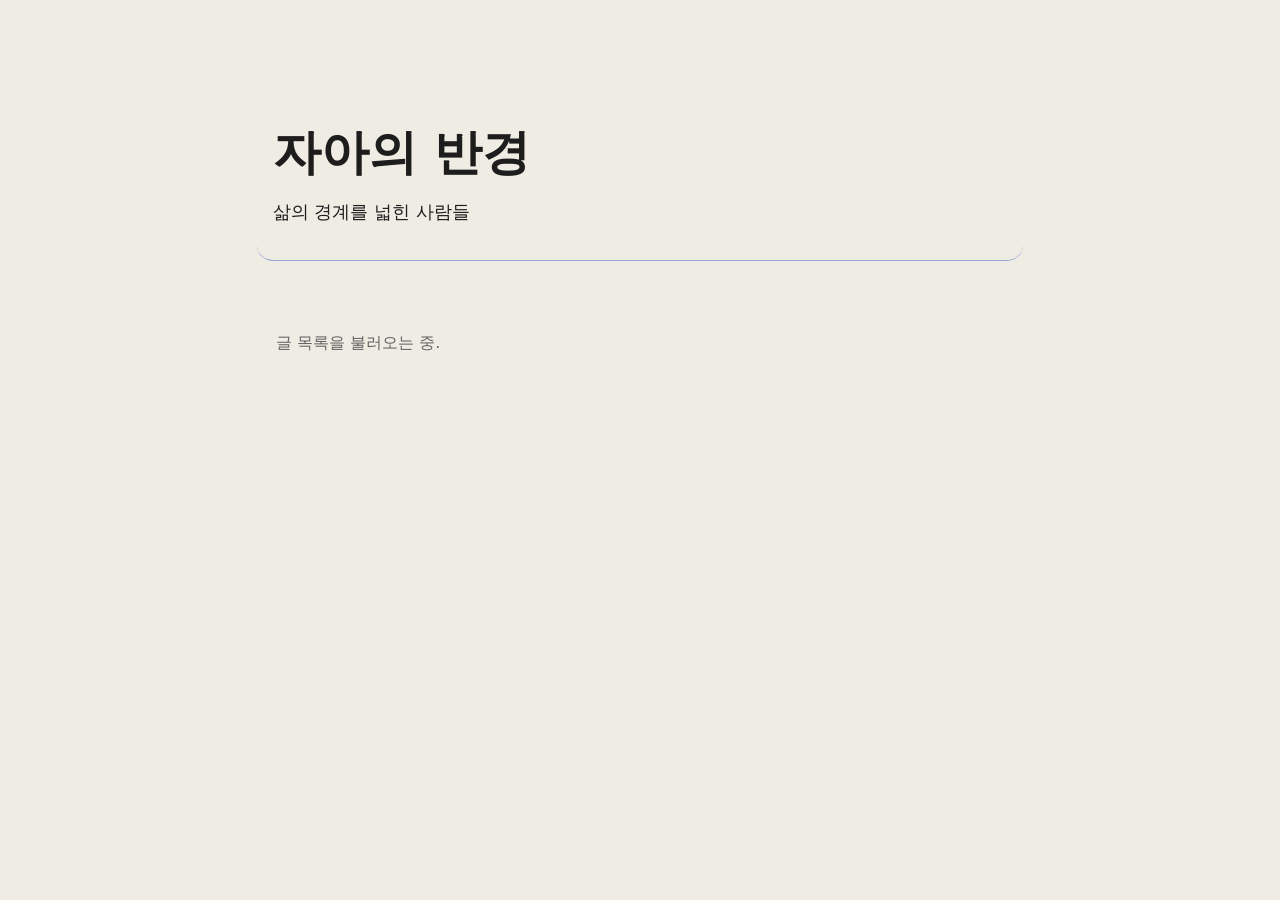
==== index.html @ 36d050ca "Simplify home subtitle" ====
<!doctype html>
<html lang="ko">
<head>
  <meta charset="UTF-8">
  <meta name="viewport" content="width=device-width, initial-scale=1.0">
  <meta name="description" content="자아의 반경: 삶의 경계를 넓힌 사람들을 기록하는 한국어 인물 에세이 목록.">
  <title>자아의 반경</title>
  <link rel="stylesheet" href="./style.css">
  <script defer src="./main.js"></script>
</head>
<body>
  <main>
    <header class="title-w">
      <h1>자아의 반경</h1>
      <p class="big">삶의 경계를 넓힌 사람들</p>
    </header>

    <section>
      <div class="essay-list" data-essay-list>
        <p class="empty">글 목록을 불러오는 중.</p>
      </div>
    </section>
  </main>
</body>
</html>
---- style.css ----
:root {
  --c-text: #1d1d1d;
  --c-bg: #EFECE3;
  --c-highlight-1: #4A70A9;
  --c-highlight-2: #8FABD4;
  --c-muted: #636363;
  --c-line: rgba(0, 0, 0, 0.18);
}

* {
  box-sizing: border-box;
}

html,
body {
  min-height: 100vh;
  margin: 0;
}

body {
  background-color: var(--c-bg);
  color: var(--c-text);
  font-family: system-ui, -apple-system, BlinkMacSystemFont, "Segoe UI", sans-serif;
  line-height: 1.72;
  word-break: keep-all;
  overflow-wrap: anywhere;
}

main {
  max-width: 920px;
  margin: 0 auto;
  padding: 12vh 6vw 10vh;
}

a {
  color: var(--c-highlight-1);
  text-underline-offset: 0.22em;
}

.title-w {
  border-bottom: 1px solid var(--c-highlight-2);
  border-radius: 1em;
  padding: 1em;
  margin-bottom: 3em;
}

h1,
h2,
h3,
p {
  margin-top: 0;
}

h1 {
  font-size: clamp(2.2rem, 6vw, 4.8rem);
  line-height: 1.08;
  margin-bottom: 1rem;
}

.title-w h1 {
  font-size: clamp(1.8rem, 4vw, 3rem);
  line-height: 1.18;
}

h2 {
  font-size: clamp(1.35rem, 3vw, 2rem);
  line-height: 1.2;
}

p.big,
.lead {
  font-size: 1.1em;
}

.muted,
.date {
  color: var(--c-muted);
}

.essay-list {
  display: flex;
  flex-direction: column;
}

.article {
  color: var(--c-text);
  cursor: pointer;
  padding: 1.2em;
  border-bottom: 1px solid var(--c-line);
  text-decoration: none;
  transition: background 0.3s;
}

.article * {
  margin: 10px 0;
}

.article .date {
  font-size: 0.8em;
}

.article .title {
  color: var(--c-highlight-1);
}

.article:hover,
.article:focus-visible {
  background: rgba(0, 0, 0, 0.05);
  outline: none;
}

.empty {
  color: var(--c-muted);
  padding: 1.2em;
}

.back-link {
  display: inline-block;
  margin-bottom: 2.5rem;
  font-weight: 700;
  text-decoration: none;
}

.back-link::before {
  content: "< ";
}

.essay-doc {
  border-top: 1px solid var(--c-highlight-2);
  padding-top: 2rem;
}

.essay-doc h1 {
  font-size: 2.5em;
}

.essay-doc .date {
  font-size: 0.92rem;
  margin-bottom: 0.75rem;
}

.essay-intro,
.lede {
  font-size: 1.12rem;
}

.essay-intro {
  color: var(--c-muted);
}

.essay-photo {
  margin: 2.6rem auto 3.2rem;
  max-width: min(100%, 520px);
}

.essay-photo img {
  display: block;
  width: 100%;
  height: auto;
  border: 1px solid var(--c-line);
}

.essay-photo figcaption {
  border-left: 2px solid var(--c-highlight-1);
  color: var(--c-muted);
  font-size: 0.7rem;
  line-height: 1.75;
  margin-top: 1rem;
  padding-left: 1rem;
}

.essay-body {
  margin-top: 2.6rem;
}

.essay-body p {
  margin-bottom: 1.25rem;
}

.essay-body section {
  margin-bottom: 3rem;
}

.essay-body h2 {
  border-top: 1px solid var(--c-line);
  color: var(--c-highlight-1);
  font-size: 1.35rem;
  margin-bottom: 1.2rem;
  padding-top: 1.2rem;
}

blockquote {
  border-left: 2px solid var(--c-highlight-2);
  color: var(--c-highlight-1);
  font-size: 1.18rem;
  line-height: 1.75;
  margin: 2rem 0;
  padding-left: 1.2rem;
}

.info-box {
  border-top: 1px solid var(--c-line);
  margin-top: 3rem;
  padding-top: 1.3rem;
}

.essay-note,
.reading-list {
  border-top: 1px solid var(--c-line);
  margin-top: 3rem;
  padding-top: 1.3rem;
}

.essay-note ol,
.reading-list ul {
  padding-left: 1.4rem;
}

.essay-note li,
.reading-list li {
  margin-bottom: 0.75rem;
}

@media (max-width: 640px) {
  main {
    padding: 9vh 5vw 8vh;
  }

  .title-w {
    border-radius: 0.8em;
    margin-bottom: 2.2em;
  }

  .article {
    padding: 1.05em 0.4em;
  }
}
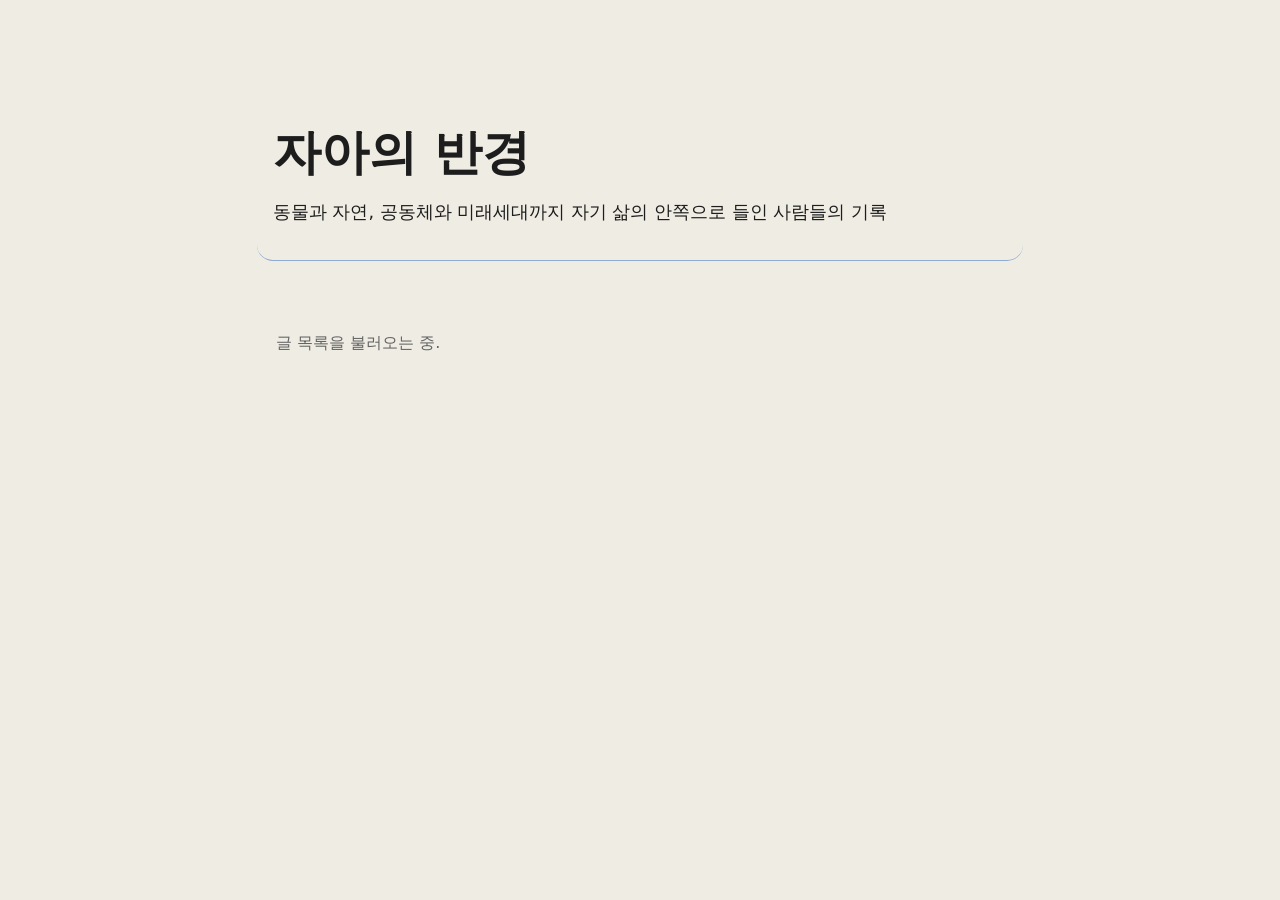
==== commit 37d2f54c: "Expand home subtitle" ====
--- a/index.html
+++ b/index.html
@@ -12,7 +12,7 @@
   <main>
     <header class="title-w">
       <h1>자아의 반경</h1>
-      <p class="big">삶의 경계를 넓힌 사람들</p>
+      <p class="big">동물과 자연, 공동체와 미래세대까지 자기 삶의 안쪽으로 들인 사람들의 기록</p>
     </header>
 
     <section>
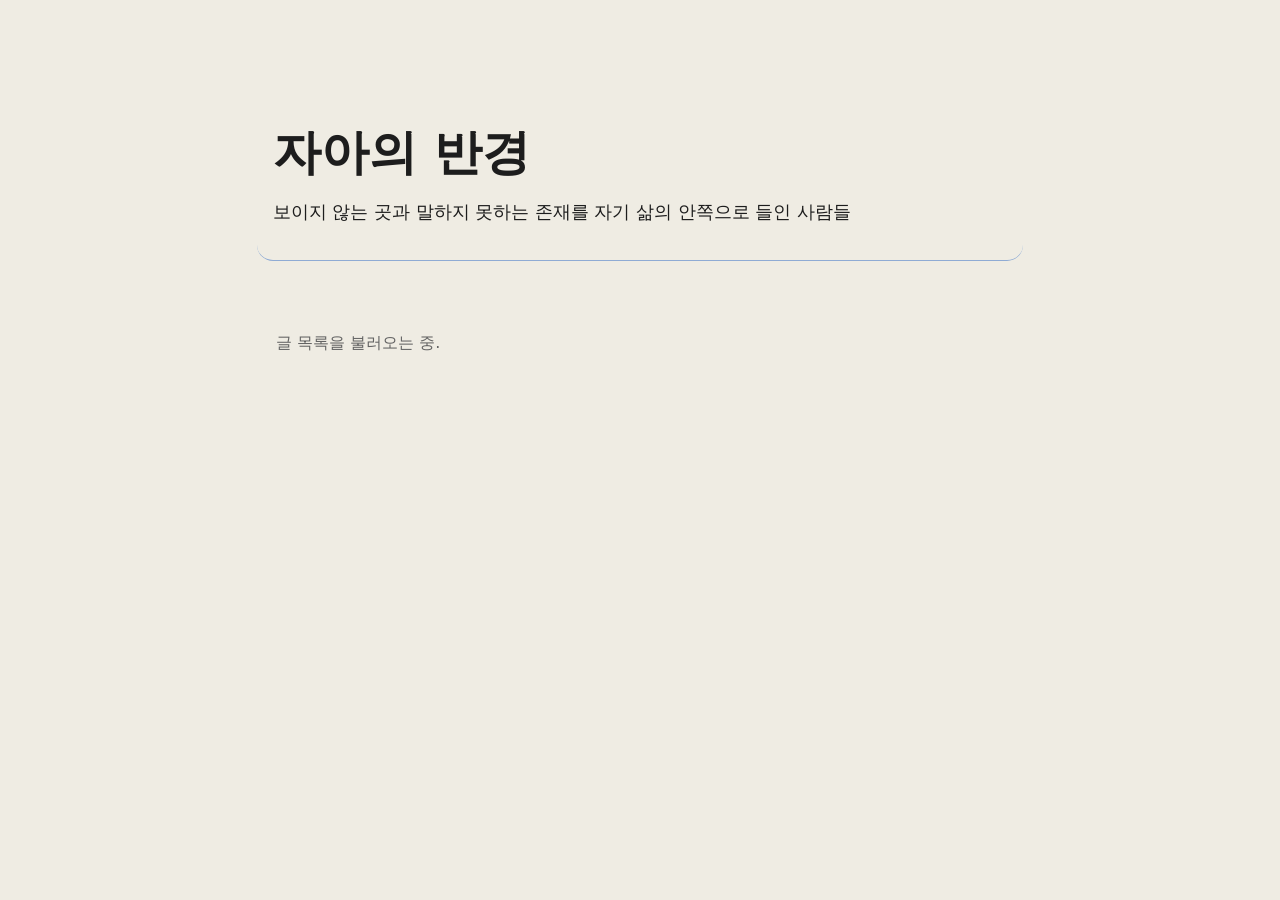
==== commit 0b6f05b3: "Set home subtitle" ====
--- a/index.html
+++ b/index.html
@@ -12,7 +12,7 @@
   <main>
     <header class="title-w">
       <h1>자아의 반경</h1>
-      <p class="big">동물과 자연, 공동체와 미래세대까지 자기 삶의 안쪽으로 들인 사람들의 기록</p>
+      <p class="big">보이지 않는 곳과 말하지 못하는 존재를 자기 삶의 안쪽으로 들인 사람들</p>
     </header>
 
     <section>
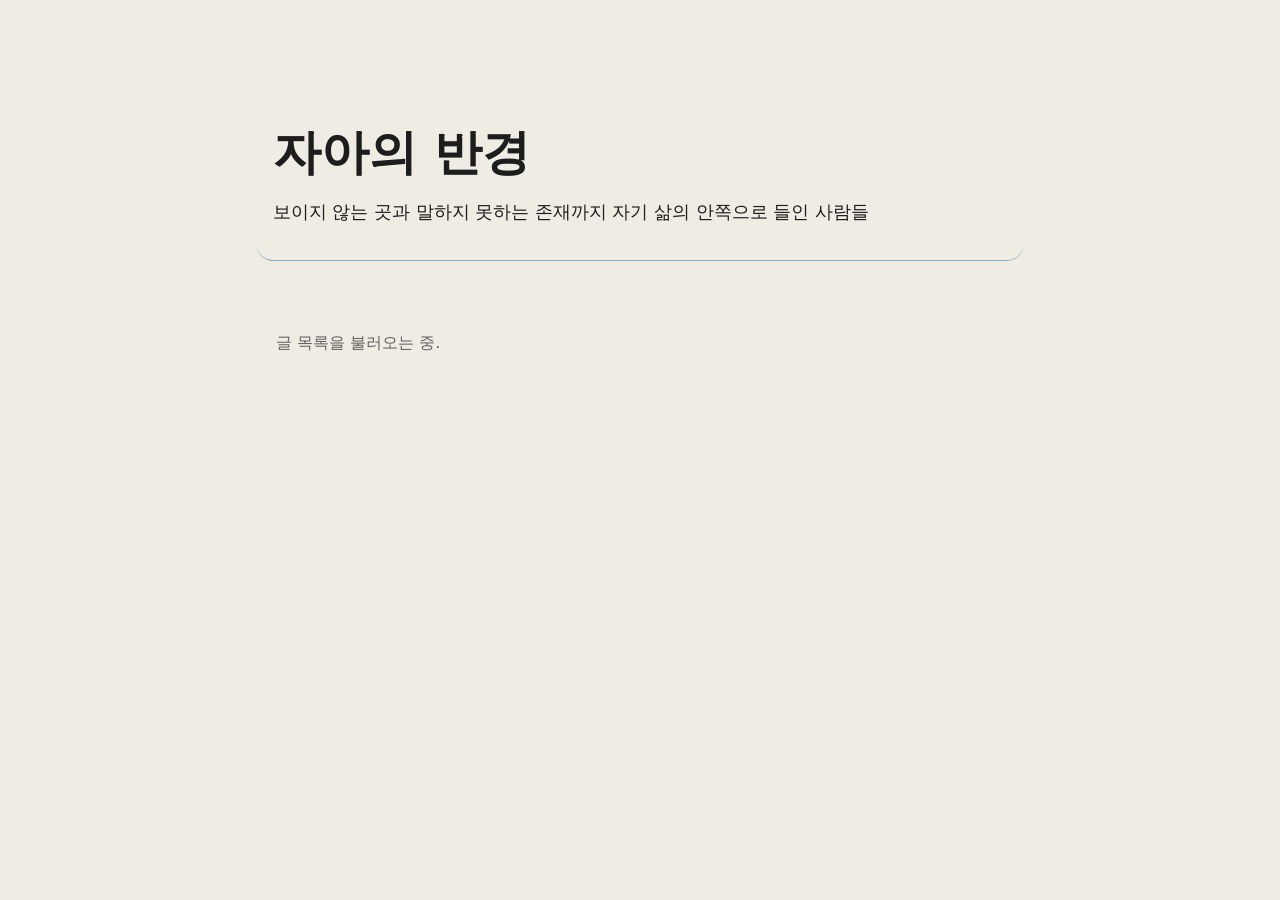
==== commit 62d52ee2: "Adjust home subtitle wording" ====
--- a/index.html
+++ b/index.html
@@ -12,7 +12,7 @@
   <main>
     <header class="title-w">
       <h1>자아의 반경</h1>
-      <p class="big">보이지 않는 곳과 말하지 못하는 존재를 자기 삶의 안쪽으로 들인 사람들</p>
+      <p class="big">보이지 않는 곳과 말하지 못하는 존재까지 자기 삶의 안쪽으로 들인 사람들</p>
     </header>
 
     <section>
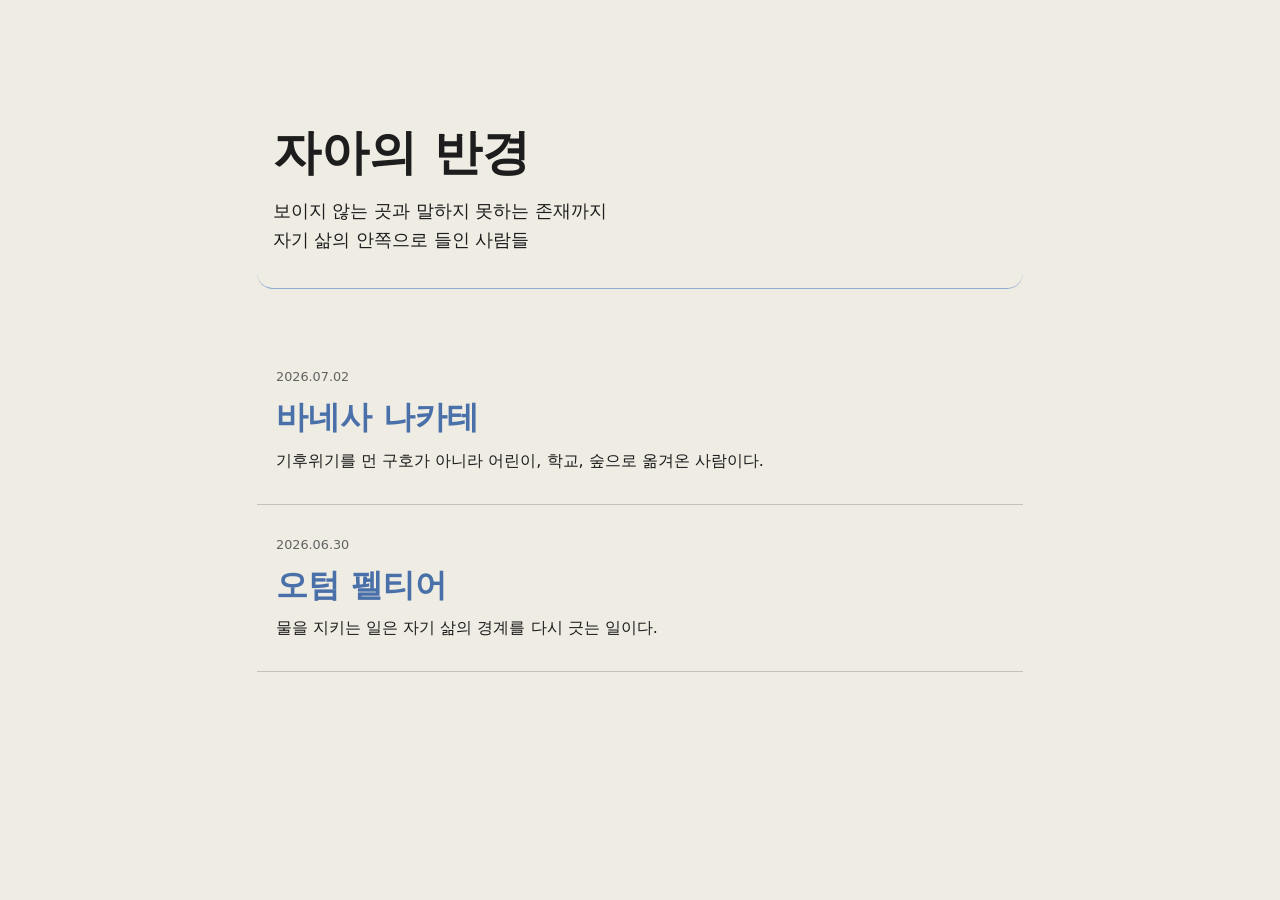
==== commit 966baea0: "Adjust home subtitle layout" ====
--- a/index.html
+++ b/index.html
@@ -12,7 +12,10 @@
   <main>
     <header class="title-w">
       <h1>자아의 반경</h1>
-      <p class="big">보이지 않는 곳과 말하지 못하는 존재까지 자기 삶의 안쪽으로 들인 사람들</p>
+      <p class="big home-subtitle">
+        <span>보이지 않는 곳과 말하지 못하는 존재까지</span>
+        <span>자기 삶의 안쪽으로 들인 사람들</span>
+      </p>
     </header>
 
     <section>
--- a/style.css
+++ b/style.css
@@ -72,6 +72,15 @@
   font-size: 1.1em;
 }
 
+.home-subtitle {
+  font-size: 0.98rem;
+  line-height: 1.65;
+}
+
+.home-subtitle span {
+  display: block;
+}
+
 .muted,
 .date {
   color: var(--c-muted);
@@ -150,7 +159,7 @@
 
 .essay-photo {
   margin: 2.6rem auto 3.2rem;
-  max-width: min(100%, 520px);
+  max-width: min(100%, 480px);
 }
 
 .essay-photo img {
@@ -231,6 +240,11 @@
     margin-bottom: 2.2em;
   }
 
+  .home-subtitle {
+    font-size: 0.9rem;
+    line-height: 1.55;
+  }
+
   .article {
     padding: 1.05em 0.4em;
   }
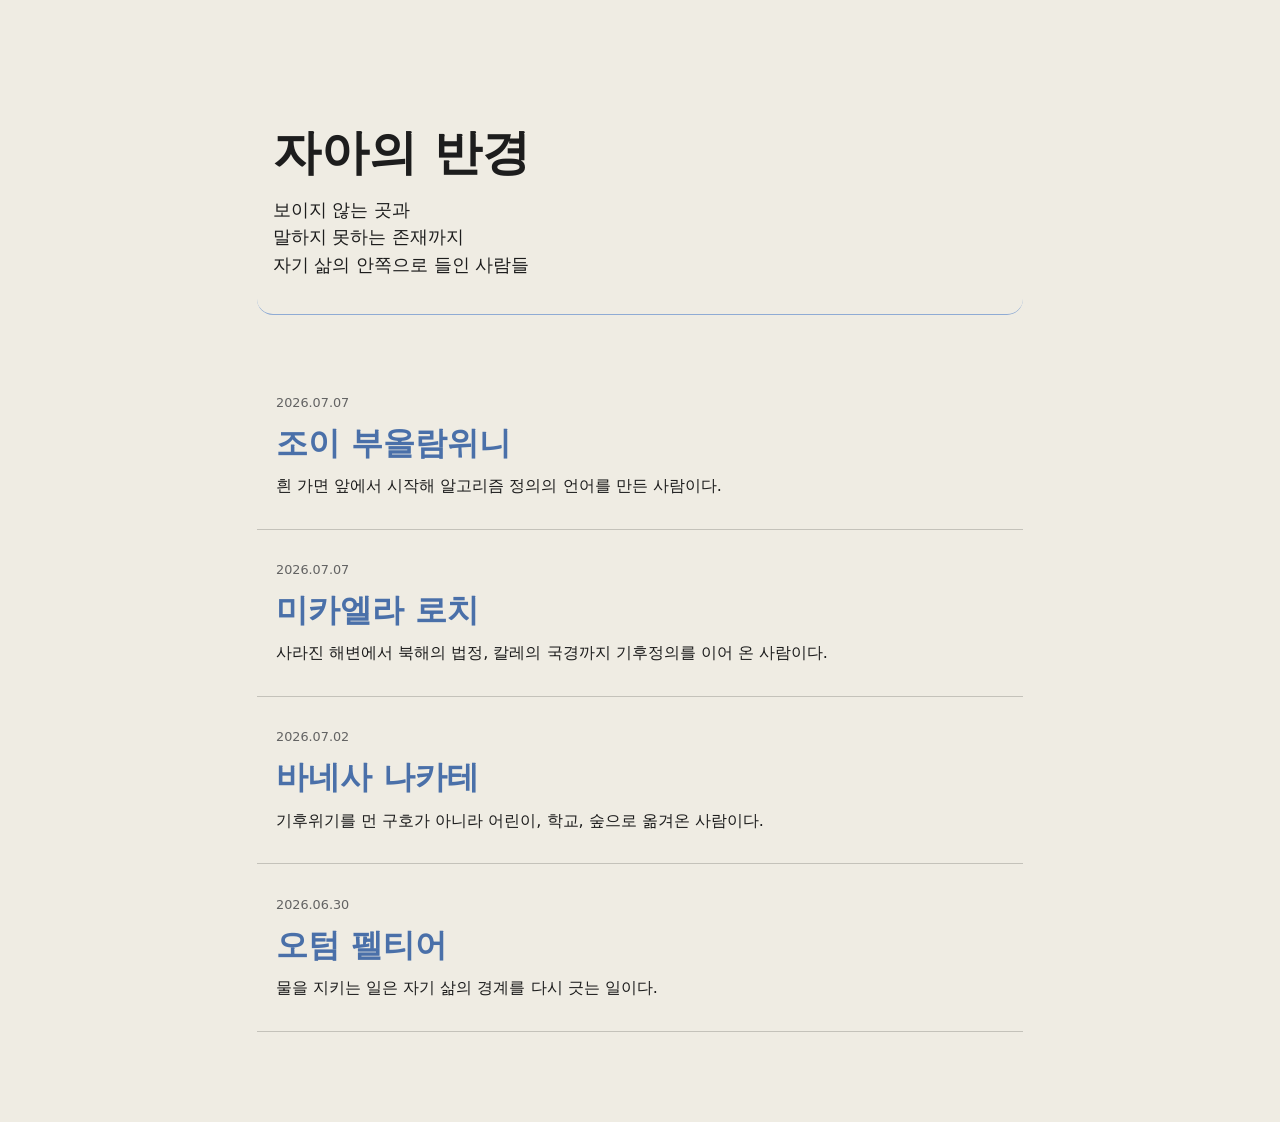
==== commit a5e919a9: "Refine home subtitle layout" ====
--- a/index.html
+++ b/index.html
@@ -13,7 +13,8 @@
     <header class="title-w">
       <h1>자아의 반경</h1>
       <p class="big home-subtitle">
-        <span>보이지 않는 곳과 말하지 못하는 존재까지</span>
+        <span>보이지 않는 곳과</span>
+        <span>말하지 못하는 존재까지</span>
         <span>자기 삶의 안쪽으로 들인 사람들</span>
       </p>
     </header>
--- a/style.css
+++ b/style.css
@@ -73,8 +73,8 @@
 }
 
 .home-subtitle {
-  font-size: 0.98rem;
-  line-height: 1.65;
+  font-size: 0.86rem;
+  line-height: 1.58;
 }
 
 .home-subtitle span {
@@ -134,13 +134,37 @@
   content: "< ";
 }
 
+.edit-link {
+  color: var(--c-muted);
+  float: right;
+  font-size: 0.72rem;
+  opacity: 0.55;
+  text-decoration: none;
+}
+
+.edit-link:hover,
+.edit-link:focus-visible {
+  color: var(--c-highlight-1);
+  opacity: 1;
+}
+
 .essay-doc {
+  clear: both;
   border-top: 1px solid var(--c-highlight-2);
   padding-top: 2rem;
 }
 
 .essay-doc h1 {
   font-size: 2.5em;
+  margin-bottom: 0.25rem;
+}
+
+.name-en {
+  color: var(--c-muted);
+  font-size: 0.82rem;
+  letter-spacing: 0.02em;
+  line-height: 1.4;
+  margin-bottom: 1.2rem;
 }
 
 .essay-doc .date {
@@ -241,8 +265,8 @@
   }
 
   .home-subtitle {
-    font-size: 0.9rem;
-    line-height: 1.55;
+    font-size: 0.8rem;
+    line-height: 1.5;
   }
 
   .article {
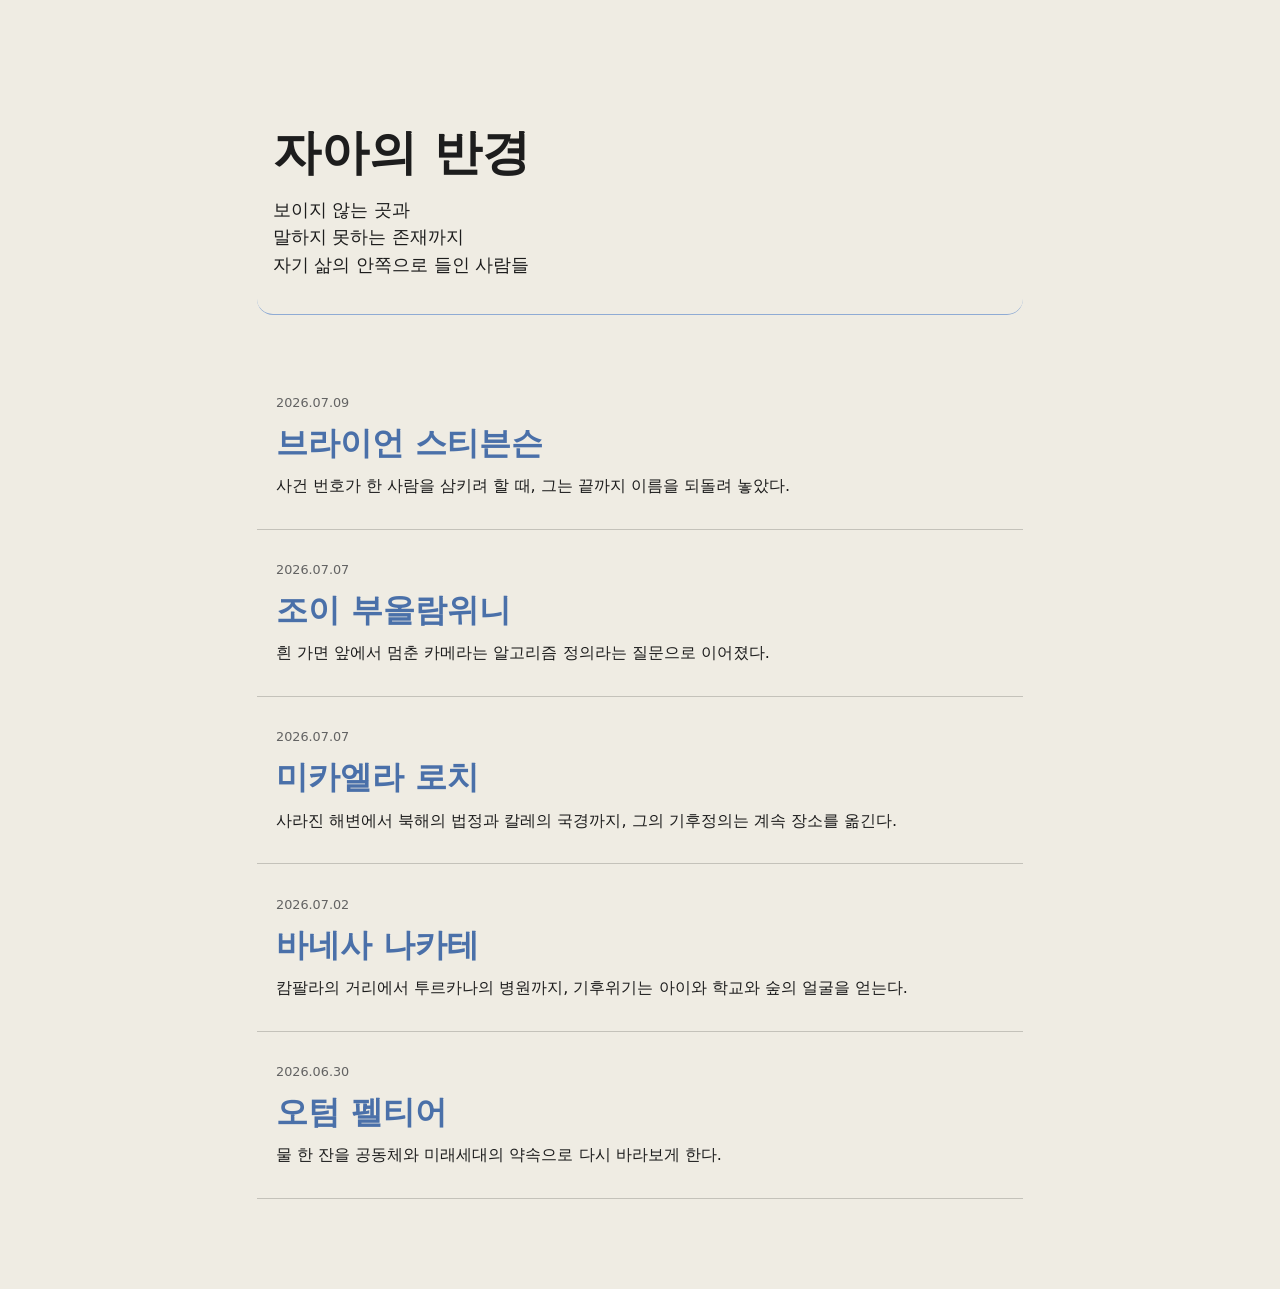
==== commit 2761d890: "Refresh homepage data cache" ====
--- a/index.html
+++ b/index.html
@@ -6,7 +6,7 @@
   <meta name="description" content="자아의 반경: 삶의 경계를 넓힌 사람들을 기록하는 한국어 인물 에세이 목록.">
   <title>자아의 반경</title>
   <link rel="stylesheet" href="./style.css">
-  <script defer src="./main.js"></script>
+  <script defer src="./main.js?v=20260709-2"></script>
 </head>
 <body>
   <main>
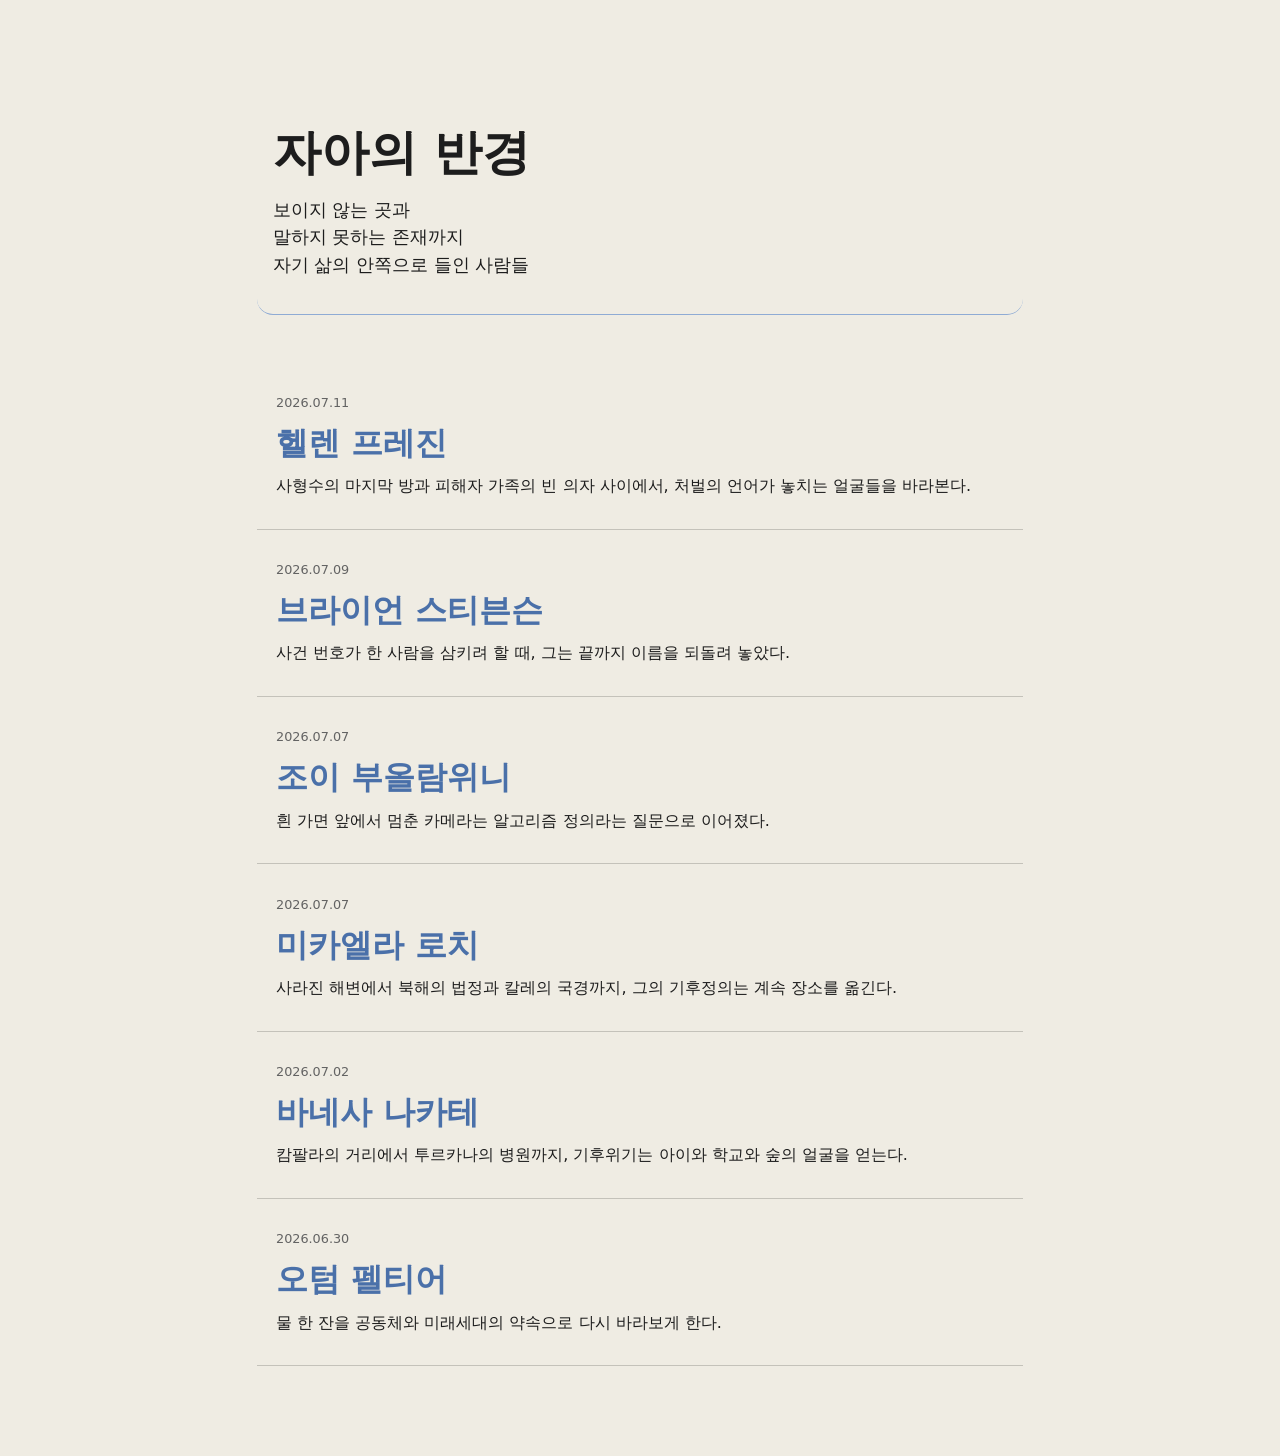
==== commit 14da7817: "Add essay: Helen Prejean" ====
--- a/index.html
+++ b/index.html
@@ -6,7 +6,7 @@
   <meta name="description" content="자아의 반경: 삶의 경계를 넓힌 사람들을 기록하는 한국어 인물 에세이 목록.">
   <title>자아의 반경</title>
   <link rel="stylesheet" href="./style.css">
-  <script defer src="./main.js?v=20260709-2"></script>
+  <script defer src="./main.js?v=20260711-1"></script>
 </head>
 <body>
   <main>
